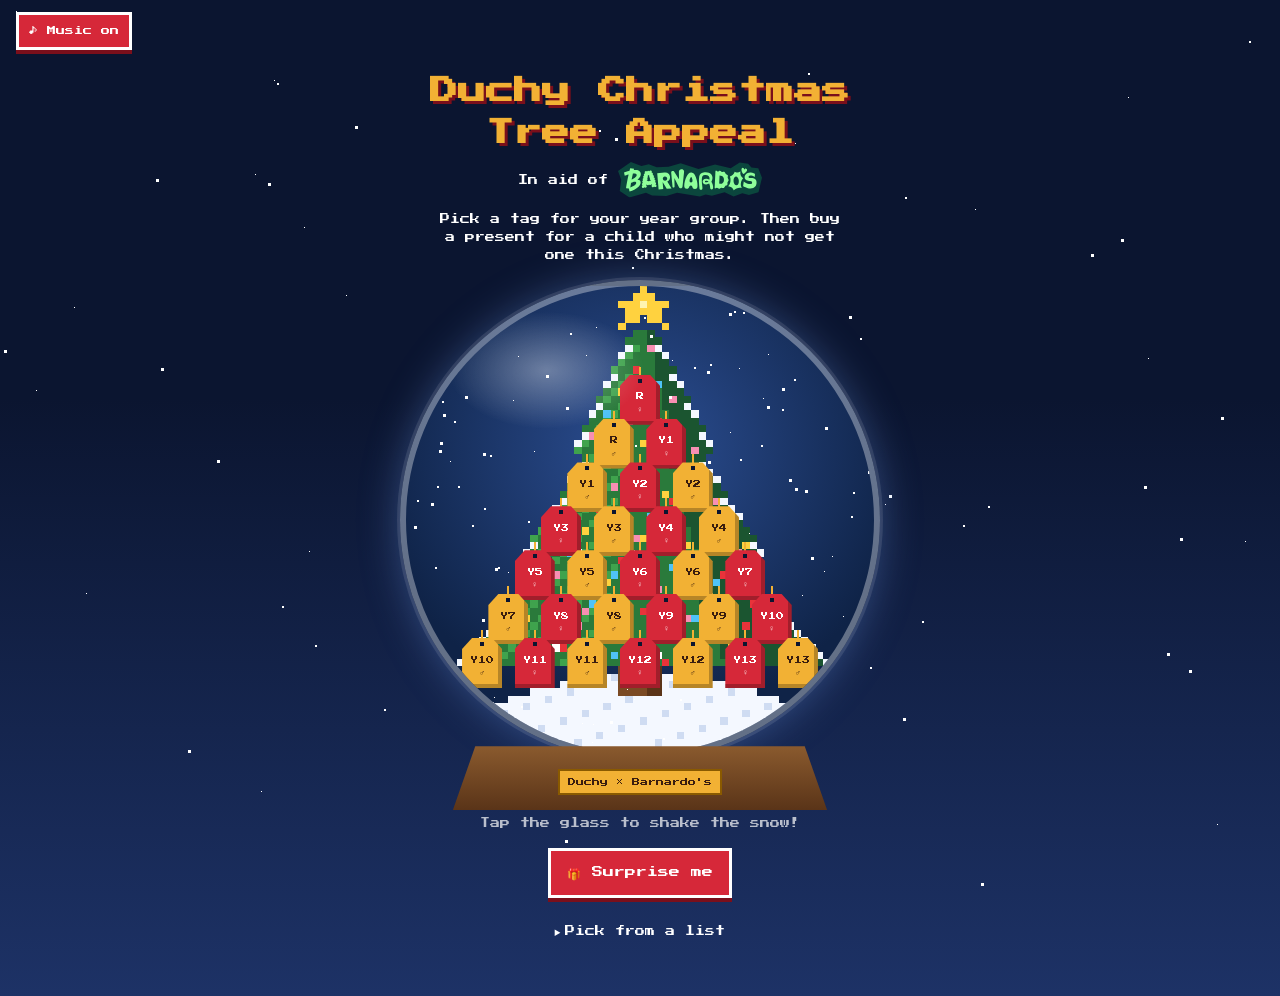
==== index.html @ 0bb9fe28 "Add virtual Christmas tree tag appeal site Pixel-art tree in a snow globe with swinging year-group t" ====
<!doctype html>
<html lang="en-GB">
<head>
  <meta charset="utf-8">
  <meta name="viewport" content="width=device-width, initial-scale=1">
  <title>Duchy Christmas Tree Appeal</title>
  <meta name="description" content="Pick a tag from the Duchy College and Duchy Prep School Christmas tree and buy a present for a child supported by Barnardo's.">
  <meta name="theme-color" content="#0b1530">
  <link rel="icon" href="data:image/svg+xml,%3Csvg xmlns='http://www.w3.org/2000/svg' viewBox='0 0 8 8' shape-rendering='crispEdges'%3E%3Cpath fill='%23ffd23f' d='M3 0h2v1H3z'/%3E%3Cpath fill='%232a7a3b' d='M3 1h2v1H3zM2 2h4v1H2zM2 3h4v1H2zM1 4h6v1H1zM0 5h8v1H0z'/%3E%3Cpath fill='%237a4a24' d='M3 6h2v2H3z'/%3E%3C/svg%3E">
  <link rel="preconnect" href="https://fonts.googleapis.com">
  <link rel="preconnect" href="https://fonts.gstatic.com" crossorigin>
  <link href="https://fonts.googleapis.com/css2?family=Press+Start+2P&display=swap" rel="stylesheet">
  <link rel="stylesheet" href="styles.css">
  <script type="module" src="app.js"></script>
</head>
<body>
  <canvas class="page-snow" aria-hidden="true"></canvas>

  <header class="top-bar">
    <button type="button" class="pixel-button small" id="music-button" aria-pressed="false">♪ Music off</button>
    <button type="button" class="pixel-button small" id="my-tags-button" hidden>My tags (0)</button>
  </header>

  <main>
    <h1>Duchy Christmas<br>Tree Appeal</h1>
    <p class="partner">
      In aid of
      <img src="images/barnardos-logo.svg" alt="Barnardo's" width="144" height="36">
    </p>

    <section id="tree-view">
      <p class="intro">Pick a tag for your year group. Then buy a present for a child who might not get one this Christmas.</p>

      <div class="globe">
        <div class="glass" id="glass">
          <div id="tree-art"></div>
          <canvas class="globe-snow" aria-hidden="true"></canvas>
          <div class="tree-tags" id="tree-tags"></div>
          <div class="shine" aria-hidden="true"></div>
        </div>
        <div class="base" aria-hidden="true">
          <span class="plate">Duchy × Barnardo's</span>
        </div>
      </div>
      <p class="hint">Tap the glass to shake the snow!</p>

      <div class="below-globe">
        <button type="button" class="pixel-button" id="surprise-button">🎁 Surprise me</button>
        <details class="group-list">
          <summary>Pick from a list</summary>
          <ul id="group-list"></ul>
        </details>
      </div>
    </section>

    <section id="group-view" hidden>
      <h2 id="group-title"></h2>
      <p class="intro">Each tag is a different child. Pick one!</p>
      <div class="garland" id="group-tags"></div>
      <button type="button" class="pixel-button" id="back-button">← Back to the tree</button>
    </section>
  </main>

  <div class="tag-overlay" id="tag-overlay" hidden>
    <article class="tag-card" id="tag-card" aria-live="polite">
      <span class="tag-hole" aria-hidden="true"></span>
      <p class="tag-heading">Your Christmas tag</p>
      <p class="tag-text" id="tag-text"></p>
      <p class="tag-code">Tag code: <strong id="tag-code"></strong></p>
      <p class="tag-next" id="tag-next"></p>
      <div class="tag-actions">
        <button type="button" class="pixel-button small" id="print-button">Print tag</button>
        <button type="button" class="pixel-button small" id="close-tag-button">Done</button>
      </div>
    </article>
  </div>

  <dialog id="my-tags-dialog">
    <h2>My tags</h2>
    <p>Saved on this device.</p>
    <ul id="my-tags-list"></ul>
    <form method="dialog">
      <button class="pixel-button small">Close</button>
    </form>
  </dialog>
</body>
</html>
---- styles.css ----
:root {
  --night: #0b1530;
  --night-light: #1d3266;
  --red: #d62839;
  --red-dark: #7a0f1b;
  --gold: #f2b134;
  --gold-dark: #8a5a00;
  --green: #2a7a3b;
  --paper: #fdf6e3;
  --ink: #3a1d0f;
  --white: #ffffff;
  --pixel-font: 'Press Start 2P', ui-monospace, monospace;
  color-scheme: dark;
}

* {
  box-sizing: border-box;
}

body {
  margin: 0;
  min-height: 100vh;
  background: linear-gradient(var(--night) 40%, var(--night-light));
  color: var(--white);
  font-family: var(--pixel-font);
  font-size: 12px;
  line-height: 1.8;
  text-align: center;
  overflow-x: hidden;
}

button {
  font: inherit;
  color: inherit;
  cursor: pointer;
}

.page-snow {
  position: fixed;
  inset: 0;
  width: 100%;
  height: 100%;
  pointer-events: none;
  z-index: 0;
}

.top-bar,
main {
  position: relative;
  z-index: 1;
}

.top-bar {
  display: flex;
  justify-content: space-between;
  gap: 8px;
  padding: 12px 16px 0;
}

main {
  max-width: 560px;
  margin: 0 auto;
  padding: 0 16px 48px;
}

h1 {
  margin: 20px 0 8px;
  font-size: clamp(18px, 6vw, 28px);
  line-height: 1.5;
  color: var(--gold);
  text-shadow: 3px 3px 0 var(--red-dark);
}

h2 {
  font-size: 16px;
  color: var(--gold);
}

.partner {
  display: flex;
  align-items: center;
  justify-content: center;
  gap: 10px;
  margin: 0 0 12px;
  font-size: 10px;
}

.intro,
.hint {
  font-size: 10px;
  margin: 8px auto 16px;
  max-width: 40ch;
}

.hint {
  opacity: 0.7;
  margin-top: 4px;
}

/* --- Buttons --------------------------------------------------------------- */

.pixel-button {
  background: var(--red);
  border: 3px solid var(--white);
  padding: 12px 16px;
  font-size: 11px;
  box-shadow: 0 4px 0 var(--red-dark);
}

.pixel-button.small {
  padding: 8px 10px;
  font-size: 9px;
}

.pixel-button:active {
  transform: translateY(3px);
  box-shadow: 0 1px 0 var(--red-dark);
}

.pixel-button:focus-visible,
.hanging-tag:focus-visible .tag-body,
.group-list button:focus-visible,
.link-button:focus-visible {
  outline: 3px dashed var(--gold);
  outline-offset: 3px;
}

/* --- Snow globe ------------------------------------------------------------ */

.globe {
  width: min(100%, 480px);
  margin: 0 auto;
}

.glass {
  position: relative;
  aspect-ratio: 1;
  border-radius: 50%;
  overflow: hidden;
  background: radial-gradient(circle at 50% 35%, #2c4f94, #0f2347 70%);
  border: 6px solid rgba(255, 255, 255, 0.35);
  box-shadow: 0 0 0 3px rgba(255, 255, 255, 0.1), 0 0 40px rgba(120, 170, 255, 0.35);
  cursor: pointer;
}

#tree-art,
.globe-snow,
.tree-tags,
.shine {
  position: absolute;
  inset: 0;
  width: 100%;
  height: 100%;
}

.tree {
  display: block;
  width: 100%;
  height: 100%;
}

.globe-snow,
.shine {
  pointer-events: none;
}

.shine {
  background: radial-gradient(ellipse 30% 18% at 30% 18%, rgba(255, 255, 255, 0.35), transparent 70%);
}

.light {
  animation: blink 1.2s steps(1) infinite;
}

.light-1 {
  animation-delay: 0.4s;
}

.light-2 {
  animation-delay: 0.8s;
}

@keyframes blink {
  50% {
    opacity: 0.25;
  }
}

.base {
  position: relative;
  width: 78%;
  height: 64px;
  margin: -14px auto 0;
  background: linear-gradient(#8a5a2e, #5a3418);
  clip-path: polygon(6% 0, 94% 0, 100% 100%, 0 100%);
  display: flex;
  align-items: center;
  justify-content: center;
}

.plate {
  background: var(--gold);
  color: var(--ink);
  font-size: 8px;
  padding: 4px 8px;
  border: 2px solid var(--gold-dark);
  margin-top: 8px;
}

.shaking {
  animation: shake 0.5s;
}

@keyframes shake {
  20% { transform: rotate(-4deg); }
  40% { transform: rotate(4deg); }
  60% { transform: rotate(-2deg); }
  80% { transform: rotate(2deg); }
}

/* --- Hanging tags ---------------------------------------------------------- */

.hanging-tag {
  --tag-width: clamp(30px, 8vw, 40px);
  --tag-height: calc(var(--tag-width) * 1.25);
  position: absolute;
  width: var(--tag-width);
  margin-left: calc(var(--tag-width) / -2);
  padding: 8px 0 0;
  background: none;
  border: 0;
  transform-origin: top center;
  animation: swing 3s ease-in-out infinite alternate;
}

/* String */
.hanging-tag::before {
  content: '';
  position: absolute;
  top: 0;
  left: calc(50% - 1px);
  width: 2px;
  height: 10px;
  background: var(--gold);
}

.tag-body {
  position: relative;
  display: flex;
  flex-direction: column;
  align-items: center;
  justify-content: center;
  height: var(--tag-height);
  padding-top: 6px;
  font-size: 8px;
  line-height: 1.4;
  background: var(--red);
  color: var(--white);
  clip-path: polygon(25% 0, 75% 0, 100% 22%, 100% 100%, 0 100%, 0 22%);
  box-shadow: inset -4px -4px 0 rgba(0, 0, 0, 0.25);
}

/* Hole */
.tag-body::before {
  content: '';
  position: absolute;
  top: 4px;
  left: calc(50% - 2px);
  width: 4px;
  height: 4px;
  background: var(--night);
}

.hanging-tag.boy .tag-body,
.hanging-tag.gold .tag-body {
  background: var(--gold);
  color: var(--ink);
}

.hanging-tag:hover .tag-body,
.hanging-tag:focus-visible .tag-body {
  filter: brightness(1.2);
}

.hanging-tag:hover {
  animation-duration: 0.4s !important;
}

.hanging-tag.taken {
  opacity: 0.25;
  cursor: default;
}

@keyframes swing {
  from { transform: rotate(-7deg); }
  to { transform: rotate(7deg); }
}

/* --- List and surprise ------------------------------------------------------ */

.below-globe {
  display: grid;
  gap: 16px;
  justify-items: center;
}

.group-list {
  width: 100%;
  font-size: 10px;
}

.group-list summary {
  cursor: pointer;
  padding: 8px;
}

.group-list ul {
  display: grid;
  grid-template-columns: 1fr 1fr;
  gap: 8px;
  margin: 8px 0 0;
  padding: 0;
  list-style: none;
}

.group-list button {
  width: 100%;
  padding: 10px 4px;
  font-size: 9px;
  background: rgba(255, 255, 255, 0.08);
  border: 2px solid rgba(255, 255, 255, 0.4);
}

/* --- Group view ------------------------------------------------------------- */

.garland {
  display: grid;
  grid-template-columns: repeat(4, 64px);
  grid-auto-rows: 104px;
  justify-content: center;
  column-gap: 12px;
  margin: 0 0 24px;
  /* A gold rope at the top of each row */
  background: repeating-linear-gradient(transparent 0 2px, var(--gold) 2px 5px, transparent 5px 104px);
}

.garland .hanging-tag {
  --tag-width: 52px;
  position: relative;
  margin: 4px 0 0 6px;
}

.garland .tag-body {
  font-size: 16px;
}

@media (min-width: 420px) {
  .garland {
    grid-template-columns: repeat(5, 64px);
  }
}

/* --- Picked tag card ------------------------------------------------------- */

.tag-overlay {
  position: fixed;
  inset: 0;
  z-index: 10;
  display: flex;
  justify-content: center;
  align-items: flex-start;
  padding: 24px 16px;
  background: rgba(5, 10, 25, 0.75);
  overflow-y: auto;
}

.tag-overlay[hidden] {
  display: none;
}

.tag-card {
  position: relative;
  width: min(100%, 380px);
  padding: 40px 20px 20px;
  background: var(--paper);
  color: var(--ink);
  border: 4px solid var(--red);
  box-shadow: 6px 6px 0 rgba(0, 0, 0, 0.4);
  clip-path: polygon(20% 0, 80% 0, 100% 12%, 100% 100%, 0 100%, 0 12%);
}

.tag-hole {
  position: absolute;
  top: 14px;
  left: calc(50% - 7px);
  width: 14px;
  height: 14px;
  border-radius: 50%;
  background: var(--night);
  border: 3px solid var(--gold);
}

.tag-heading {
  margin: 0 0 12px;
  color: var(--red);
  font-size: 10px;
}

.tag-text {
  margin: 0 0 16px;
  font-size: 15px;
  line-height: 1.8;
}

.tag-code,
.tag-next {
  font-size: 9px;
  margin: 0 0 12px;
}

.tag-actions {
  display: flex;
  justify-content: center;
  gap: 12px;
}

.tag-actions .pixel-button {
  color: var(--white);
}

/* --- My tags dialog ----------------------------------------------------------- */

dialog {
  width: min(100% - 32px, 480px);
  background: var(--night);
  color: var(--white);
  border: 4px solid var(--gold);
  font-size: 10px;
}

dialog::backdrop {
  background: rgba(5, 10, 25, 0.75);
}

#my-tags-list {
  list-style: none;
  padding: 0;
  text-align: left;
}

#my-tags-list li {
  display: flex;
  gap: 8px;
  align-items: center;
  justify-content: space-between;
  padding: 8px 0;
  border-bottom: 2px dashed rgba(255, 255, 255, 0.2);
}

.link-button {
  background: none;
  border: 0;
  padding: 0;
  text-align: left;
  text-decoration: underline;
  font-size: 9px;
  line-height: 1.8;
}

/* --- Motion and print ----------------------------------------------------- */

@media (prefers-reduced-motion: reduce) {
  .hanging-tag,
  .light,
  .shaking {
    animation: none;
  }
}

@media print {
  body {
    background: none;
  }

  body > :not(.tag-overlay) {
    display: none;
  }

  .tag-overlay {
    position: static;
    background: none;
  }

  .tag-actions {
    display: none;
  }
}
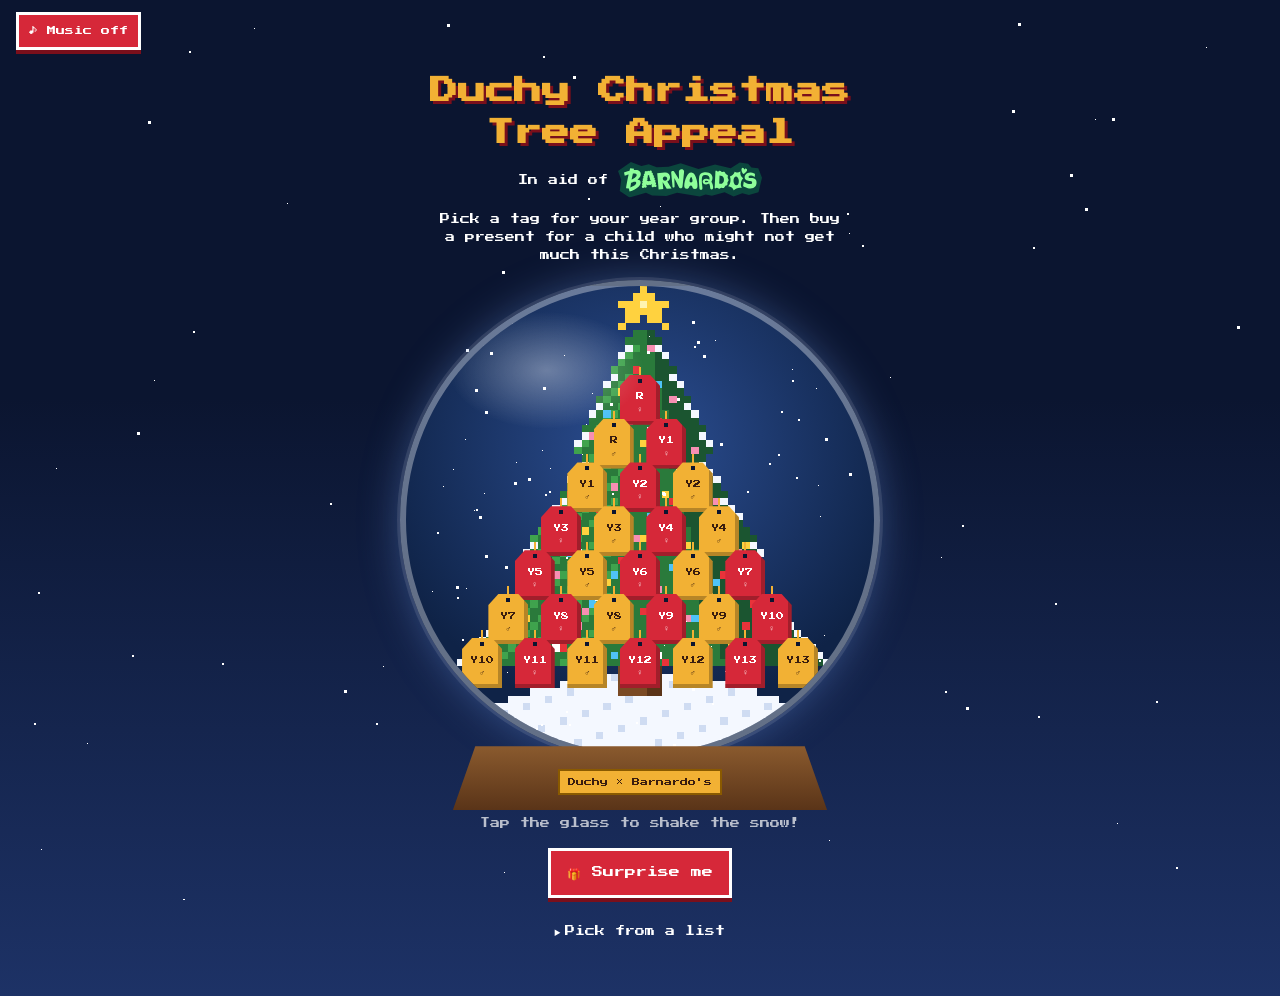
==== commit 390e3af9: "Update index.html" ====
--- a/index.html
+++ b/index.html
@@ -29,7 +29,7 @@
     </p>
 
     <section id="tree-view">
-      <p class="intro">Pick a tag for your year group. Then buy a present for a child who might not get one this Christmas.</p>
+      <p class="intro">Pick a tag for your year group. Then buy a present for a child who might not get much this Christmas.</p>
 
       <div class="globe">
         <div class="glass" id="glass">
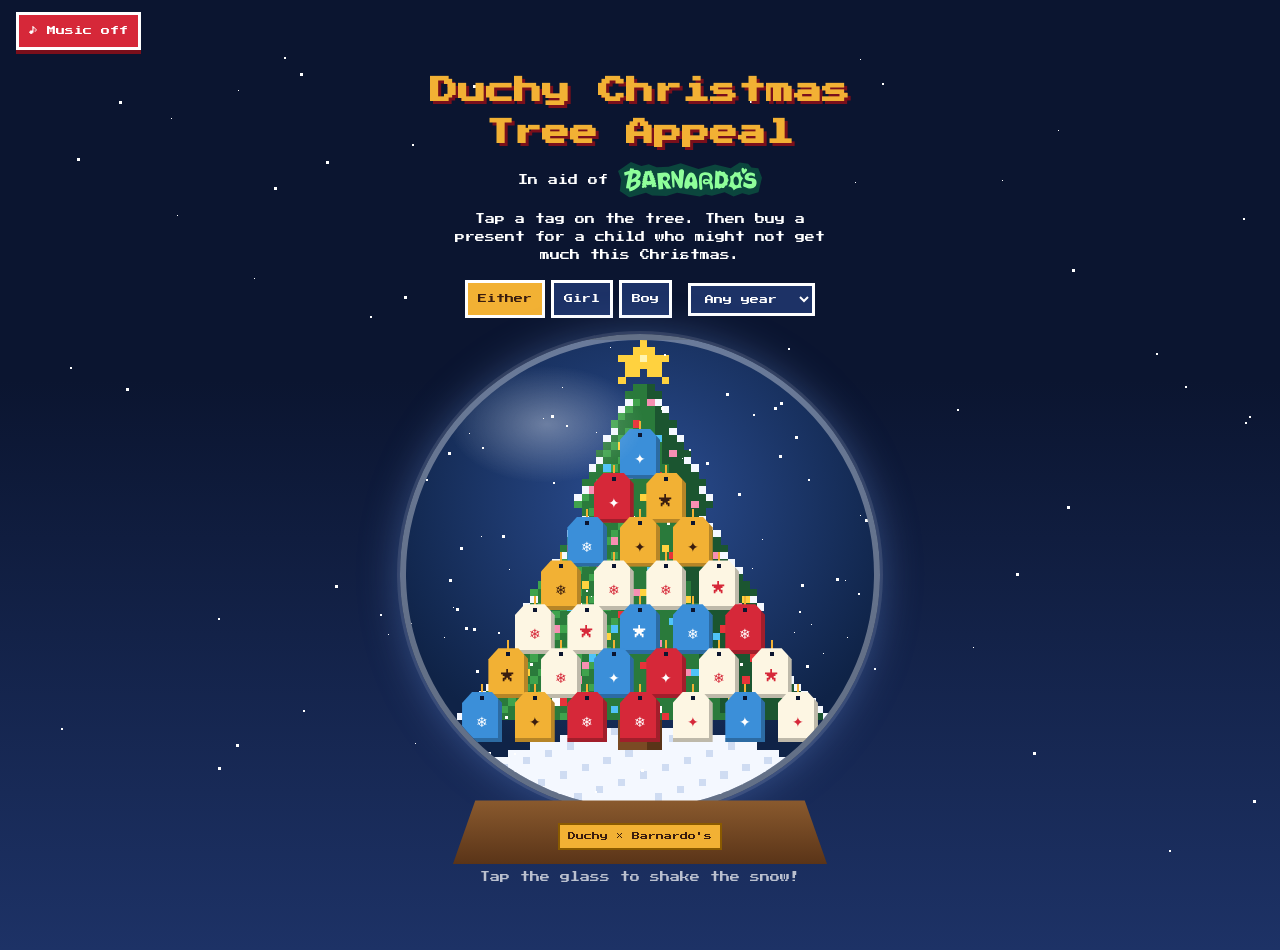
==== commit 3e1cea11: "Pick tags straight from the tree with optional filters Remove the gender icons from the tree tags. T" ====
--- a/index.html
+++ b/index.html
@@ -29,7 +29,22 @@
     </p>
 
     <section id="tree-view">
-      <p class="intro">Pick a tag for your year group. Then buy a present for a child who might not get much this Christmas.</p>
+      <p class="intro">Tap a tag on the tree. Then buy a present for a child who might not get much this Christmas.</p>
+
+      <div class="filters">
+        <fieldset class="gender-filter">
+          <legend>Girl or boy</legend>
+          <label><input type="radio" name="gender" value="" checked><span>Either</span></label>
+          <label><input type="radio" name="gender" value="girl"><span>Girl</span></label>
+          <label><input type="radio" name="gender" value="boy"><span>Boy</span></label>
+        </fieldset>
+        <label class="year-filter">
+          <span>Year group</span>
+          <select id="year-filter">
+            <option value="">Any year</option>
+          </select>
+        </label>
+      </div>
 
       <div class="globe">
         <div class="glass" id="glass">
@@ -43,21 +58,6 @@
         </div>
       </div>
       <p class="hint">Tap the glass to shake the snow!</p>
-
-      <div class="below-globe">
-        <button type="button" class="pixel-button" id="surprise-button">🎁 Surprise me</button>
-        <details class="group-list">
-          <summary>Pick from a list</summary>
-          <ul id="group-list"></ul>
-        </details>
-      </div>
-    </section>
-
-    <section id="group-view" hidden>
-      <h2 id="group-title"></h2>
-      <p class="intro">Each tag is a different child. Pick one!</p>
-      <div class="garland" id="group-tags"></div>
-      <button type="button" class="pixel-button" id="back-button">← Back to the tree</button>
     </section>
   </main>
 
--- a/styles.css
+++ b/styles.css
@@ -6,6 +6,7 @@
   --gold: #f2b134;
   --gold-dark: #8a5a00;
   --green: #2a7a3b;
+  --blue: #3b8fd9;
   --paper: #fdf6e3;
   --ink: #3a1d0f;
   --white: #ffffff;
@@ -119,10 +120,67 @@
 
 .pixel-button:focus-visible,
 .hanging-tag:focus-visible .tag-body,
-.group-list button:focus-visible,
+.gender-filter input:focus-visible + span,
+.year-filter select:focus-visible,
 .link-button:focus-visible {
   outline: 3px dashed var(--gold);
   outline-offset: 3px;
+}
+
+/* --- Filters -------------------------------------------------------------- */
+
+.filters {
+  display: flex;
+  flex-wrap: wrap;
+  justify-content: center;
+  align-items: center;
+  gap: 12px 16px;
+  margin: 0 0 16px;
+  font-size: 10px;
+}
+
+.gender-filter {
+  display: flex;
+  align-items: center;
+  gap: 6px;
+  margin: 0;
+  padding: 0;
+  border: 0;
+}
+
+/* Hidden, but screen readers still read them */
+.gender-filter legend,
+.gender-filter input,
+.year-filter span {
+  position: absolute;
+  opacity: 0;
+  width: 1px;
+  height: 1px;
+  overflow: hidden;
+}
+
+.gender-filter label span {
+  display: block;
+  padding: 8px 10px;
+  font-size: 9px;
+  border: 3px solid var(--white);
+  background: var(--night-light);
+  cursor: pointer;
+}
+
+.gender-filter input:checked + span {
+  background: var(--gold);
+  color: var(--ink);
+}
+
+.year-filter select {
+  padding: 8px 10px;
+  font: inherit;
+  font-size: 9px;
+  color: var(--white);
+  background: var(--night-light);
+  border: 3px solid var(--white);
+  border-radius: 0;
 }
 
 /* --- Snow globe ------------------------------------------------------------ */
@@ -252,8 +310,8 @@
   justify-content: center;
   height: var(--tag-height);
   padding-top: 6px;
-  font-size: 8px;
-  line-height: 1.4;
+  font-size: 14px;
+  line-height: 1;
   background: var(--red);
   color: var(--white);
   clip-path: polygon(25% 0, 75% 0, 100% 22%, 100% 100%, 0 100%, 0 22%);
@@ -271,12 +329,20 @@
   background: var(--night);
 }
 
-.hanging-tag.boy .tag-body,
 .hanging-tag.gold .tag-body {
   background: var(--gold);
   color: var(--ink);
 }
 
+.hanging-tag.blue .tag-body {
+  background: var(--blue);
+}
+
+.hanging-tag.white .tag-body {
+  background: var(--paper);
+  color: var(--red);
+}
+
 .hanging-tag:hover .tag-body,
 .hanging-tag:focus-visible .tag-body {
   filter: brightness(1.2);
@@ -294,70 +360,6 @@
 @keyframes swing {
   from { transform: rotate(-7deg); }
   to { transform: rotate(7deg); }
-}
-
-/* --- List and surprise ------------------------------------------------------ */
-
-.below-globe {
-  display: grid;
-  gap: 16px;
-  justify-items: center;
-}
-
-.group-list {
-  width: 100%;
-  font-size: 10px;
-}
-
-.group-list summary {
-  cursor: pointer;
-  padding: 8px;
-}
-
-.group-list ul {
-  display: grid;
-  grid-template-columns: 1fr 1fr;
-  gap: 8px;
-  margin: 8px 0 0;
-  padding: 0;
-  list-style: none;
-}
-
-.group-list button {
-  width: 100%;
-  padding: 10px 4px;
-  font-size: 9px;
-  background: rgba(255, 255, 255, 0.08);
-  border: 2px solid rgba(255, 255, 255, 0.4);
-}
-
-/* --- Group view ------------------------------------------------------------- */
-
-.garland {
-  display: grid;
-  grid-template-columns: repeat(4, 64px);
-  grid-auto-rows: 104px;
-  justify-content: center;
-  column-gap: 12px;
-  margin: 0 0 24px;
-  /* A gold rope at the top of each row */
-  background: repeating-linear-gradient(transparent 0 2px, var(--gold) 2px 5px, transparent 5px 104px);
-}
-
-.garland .hanging-tag {
-  --tag-width: 52px;
-  position: relative;
-  margin: 4px 0 0 6px;
-}
-
-.garland .tag-body {
-  font-size: 16px;
-}
-
-@media (min-width: 420px) {
-  .garland {
-    grid-template-columns: repeat(5, 64px);
-  }
 }
 
 /* --- Picked tag card ------------------------------------------------------- */
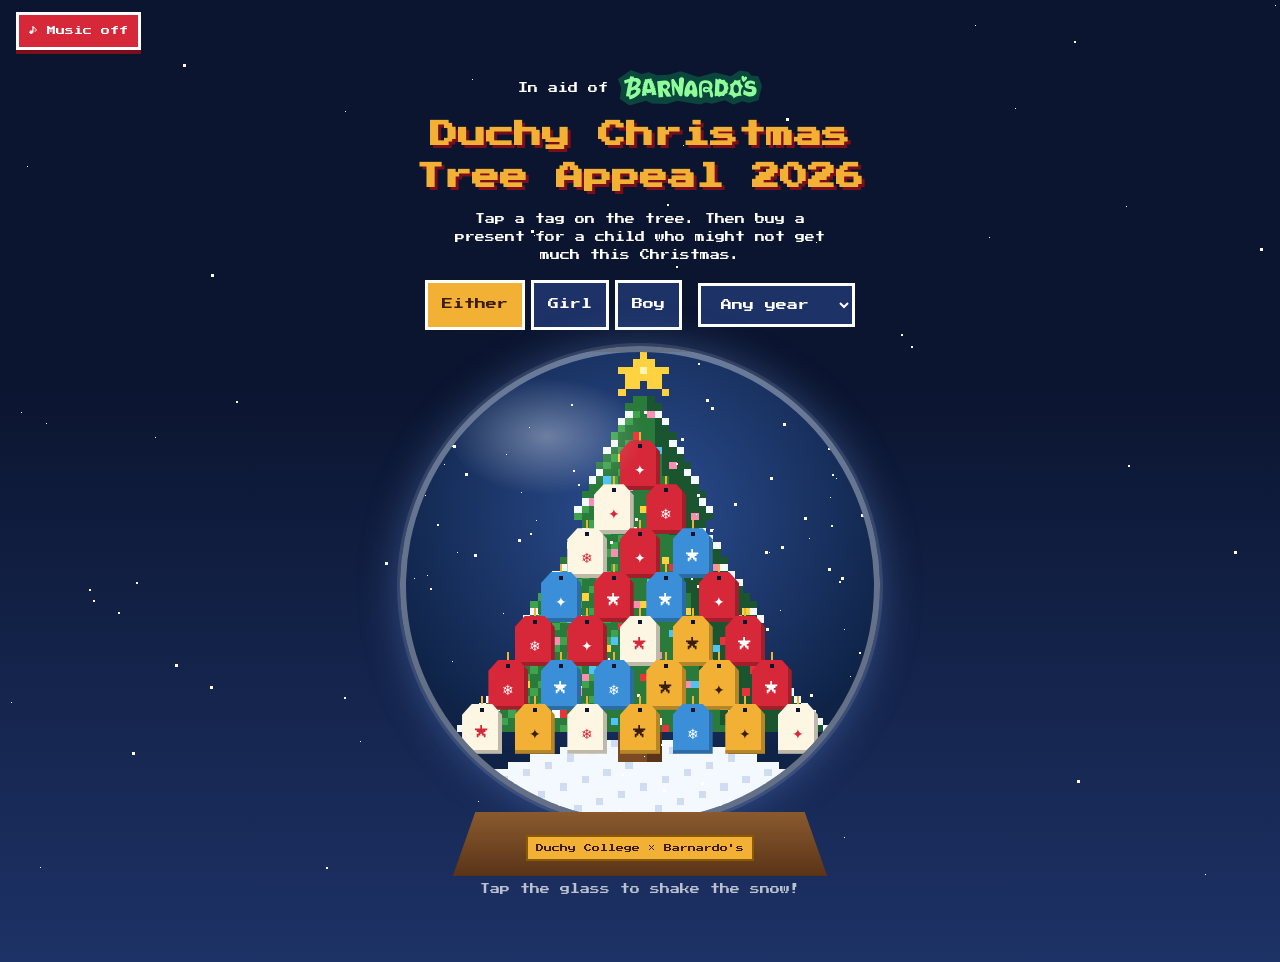
==== commit 086f5cf6: "Add year to title, close Jan to Sep, and add flying Santa - Show the current year in the title. Hide" ====
--- a/index.html
+++ b/index.html
@@ -15,6 +15,7 @@
 </head>
 <body>
   <canvas class="page-snow" aria-hidden="true"></canvas>
+  <div class="santa" id="santa" aria-hidden="true"></div>
 
   <header class="top-bar">
     <button type="button" class="pixel-button small" id="music-button" aria-pressed="false">♪ Music off</button>
@@ -22,11 +23,11 @@
   </header>
 
   <main>
-    <h1>Duchy Christmas<br>Tree Appeal</h1>
     <p class="partner">
       In aid of
       <img src="images/barnardos-logo.svg" alt="Barnardo's" width="144" height="36">
     </p>
+    <h1>Duchy Christmas<br>Tree Appeal <span id="appeal-year"></span></h1>
 
     <section id="tree-view">
       <p class="intro">Tap a tag on the tree. Then buy a present for a child who might not get much this Christmas.</p>
@@ -54,10 +55,14 @@
           <div class="shine" aria-hidden="true"></div>
         </div>
         <div class="base" aria-hidden="true">
-          <span class="plate">Duchy × Barnardo's</span>
+          <span class="plate">Duchy College × Barnardo's</span>
         </div>
       </div>
       <p class="hint">Tap the glass to shake the snow!</p>
+    </section>
+
+    <section id="closed-view" hidden>
+      <p class="intro">The tree is not up yet. Come back in October!</p>
     </section>
   </main>
 
--- a/styles.css
+++ b/styles.css
@@ -45,6 +45,39 @@
   z-index: 0;
 }
 
+/* --- Flying Santa ----------------------------------------------------------- */
+
+.santa {
+  --santa-width: clamp(140px, 30vw, 220px);
+  position: fixed;
+  left: 0;
+  width: var(--santa-width);
+  pointer-events: none;
+  z-index: 0;
+  visibility: hidden;
+}
+
+.santa svg {
+  display: block;
+  width: 100%;
+  animation: bob 0.8s ease-in-out infinite alternate;
+}
+
+.santa.flying {
+  visibility: visible;
+  animation: fly-across 9s linear;
+}
+
+@keyframes fly-across {
+  from { transform: translateX(calc(-1 * var(--santa-width))); }
+  to { transform: translateX(100vw); }
+}
+
+@keyframes bob {
+  from { transform: translateY(-4px); }
+  to { transform: translateY(4px); }
+}
+
 .top-bar,
 main {
   position: relative;
@@ -65,7 +98,7 @@
 }
 
 h1 {
-  margin: 20px 0 8px;
+  margin: 8px 0 12px;
   font-size: clamp(18px, 6vw, 28px);
   line-height: 1.5;
   color: var(--gold);
@@ -82,7 +115,7 @@
   align-items: center;
   justify-content: center;
   gap: 10px;
-  margin: 0 0 12px;
+  margin: 20px 0 0;
   font-size: 10px;
 }
 
@@ -161,8 +194,8 @@
 
 .gender-filter label span {
   display: block;
-  padding: 8px 10px;
-  font-size: 9px;
+  padding: 12px 14px;
+  font-size: 11px;
   border: 3px solid var(--white);
   background: var(--night-light);
   cursor: pointer;
@@ -174,9 +207,10 @@
 }
 
 .year-filter select {
-  padding: 8px 10px;
+  min-height: 44px;
+  padding: 12px 16px;
   font: inherit;
-  font-size: 9px;
+  font-size: 11px;
   color: var(--white);
   background: var(--night-light);
   border: 3px solid var(--white);
@@ -262,7 +296,8 @@
   font-size: 8px;
   padding: 4px 8px;
   border: 2px solid var(--gold-dark);
-  margin-top: 8px;
+  /* Side margin keeps the plate inside the sloped base; on small phones the text wraps. */
+  margin: 8px 16px 0;
 }
 
 .shaking {
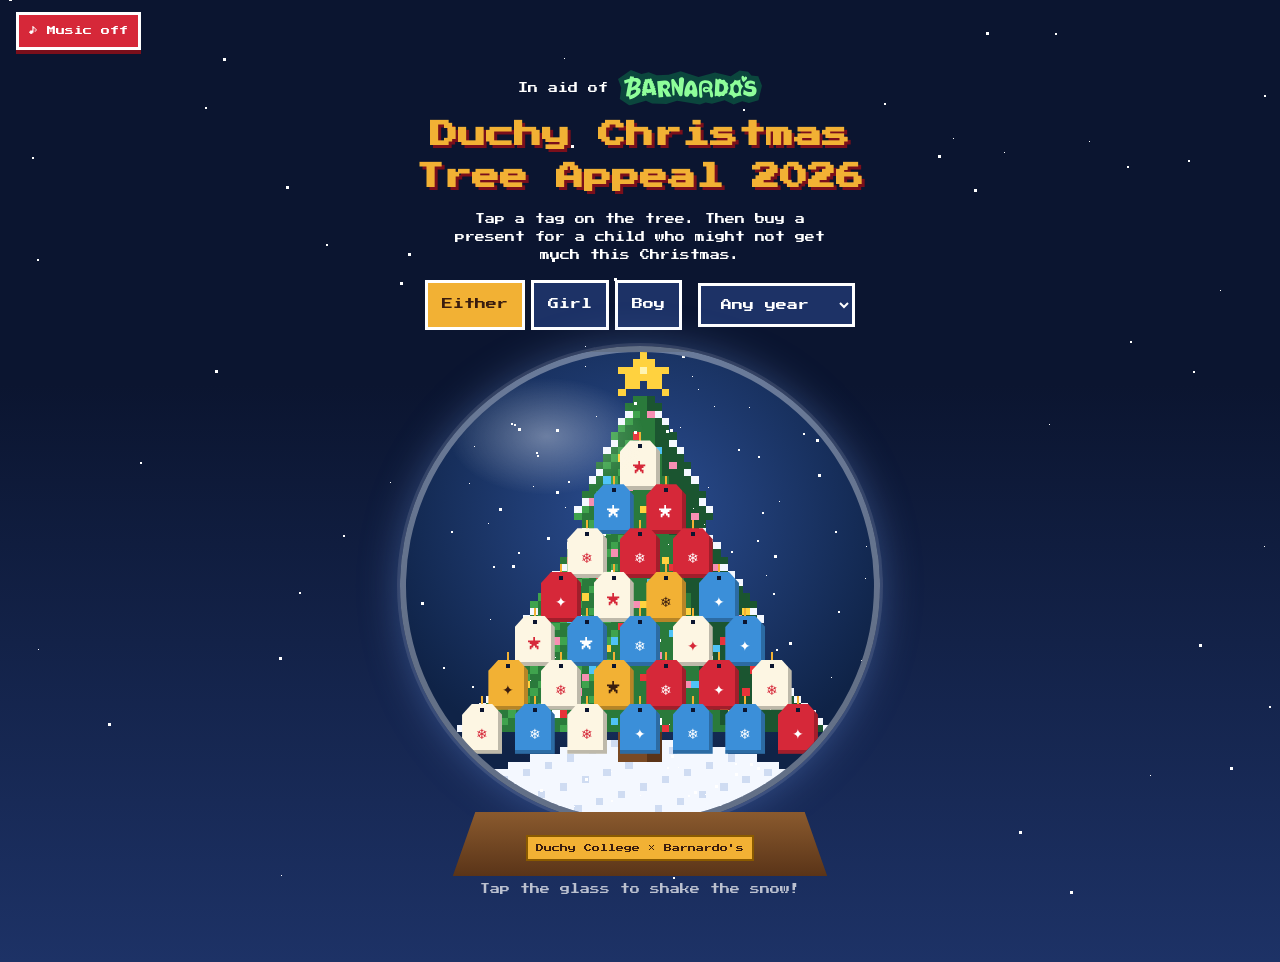
==== commit 25afb5c0: "Remove tag code and ask for unwrapped presents Barnardo's sorts and wraps the presents, so they must" ====
--- a/index.html
+++ b/index.html
@@ -71,7 +71,6 @@
       <span class="tag-hole" aria-hidden="true"></span>
       <p class="tag-heading">Your Christmas tag</p>
       <p class="tag-text" id="tag-text"></p>
-      <p class="tag-code">Tag code: <strong id="tag-code"></strong></p>
       <p class="tag-next" id="tag-next"></p>
       <div class="tag-actions">
         <button type="button" class="pixel-button small" id="print-button">Print tag</button>
--- a/styles.css
+++ b/styles.css
@@ -449,7 +449,6 @@
   line-height: 1.8;
 }
 
-.tag-code,
 .tag-next {
   font-size: 9px;
   margin: 0 0 12px;
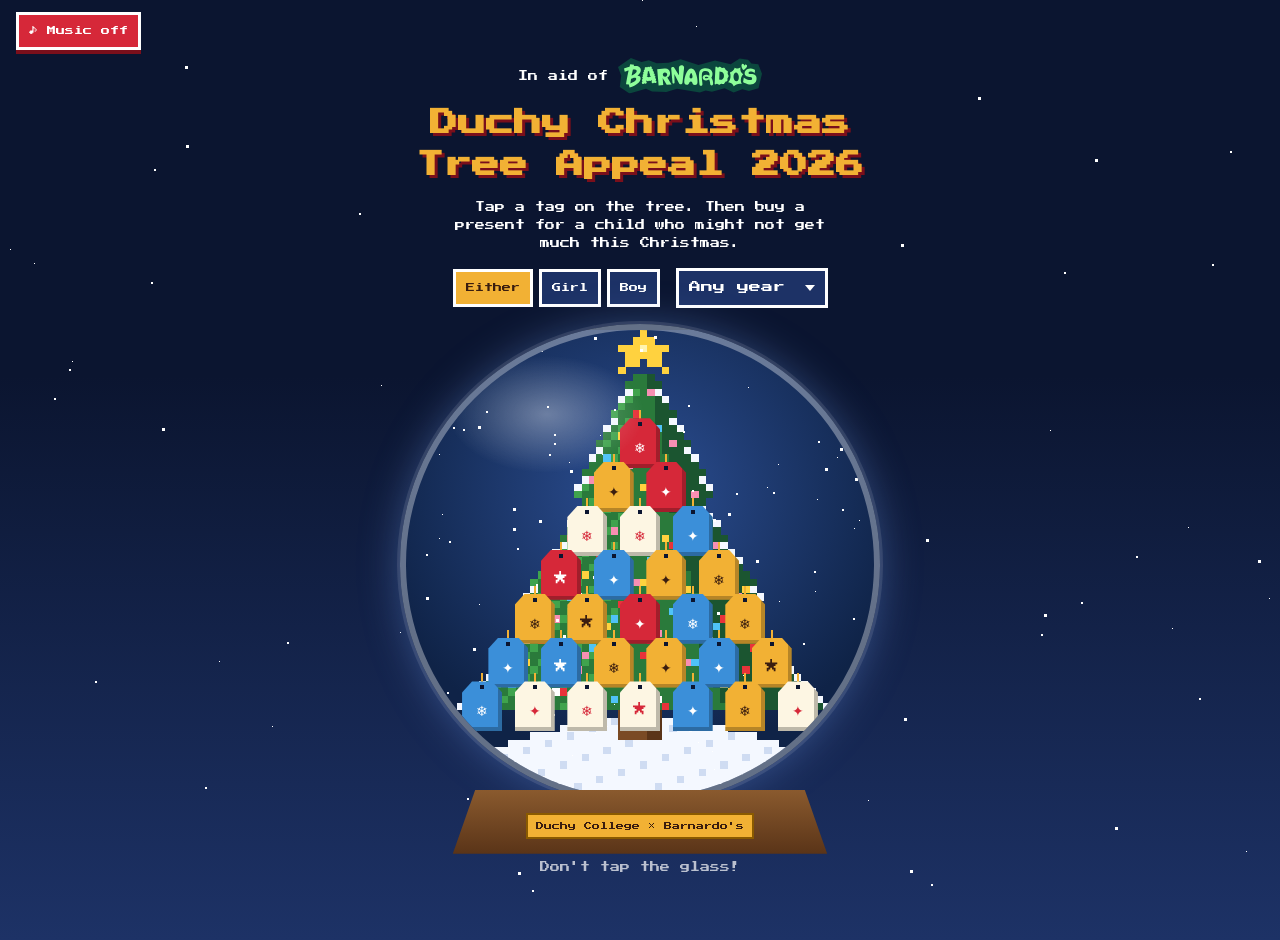
==== commit ca496ada: "Add an angry elf that pops out when the glass is tapped Co-Authored-By: Claude Opus 5.5 <noreply@ant" ====
--- a/index.html
+++ b/index.html
@@ -49,6 +49,7 @@
 
       <div class="globe">
         <div class="glass" id="glass">
+          <div class="elf" id="elf" aria-hidden="true"></div>
           <div id="tree-art"></div>
           <canvas class="globe-snow" aria-hidden="true"></canvas>
           <div class="tree-tags" id="tree-tags"></div>
@@ -58,7 +59,7 @@
           <span class="plate">Duchy College × Barnardo's</span>
         </div>
       </div>
-      <p class="hint">Tap the glass to shake the snow!</p>
+      <p class="hint">Don't tap the glass!</p>
     </section>
 
     <section id="closed-view" hidden>
--- a/styles.css
+++ b/styles.css
@@ -115,7 +115,7 @@
   align-items: center;
   justify-content: center;
   gap: 10px;
-  margin: 20px 0 0;
+  margin: 8px 0 0;
   font-size: 10px;
 }
 
@@ -194,8 +194,8 @@
 
 .gender-filter label span {
   display: block;
-  padding: 12px 14px;
-  font-size: 11px;
+  padding: 8px 10px;
+  font-size: 9px;
   border: 3px solid var(--white);
   background: var(--night-light);
   cursor: pointer;
@@ -206,13 +206,21 @@
   color: var(--ink);
 }
 
+/* Stretch to the height of the girl/boy buttons */
+.year-filter {
+  display: flex;
+  align-self: stretch;
+}
+
+/* Safari uses this font size for the list that opens, so keep it readable */
 .year-filter select {
-  min-height: 44px;
-  padding: 12px 16px;
+  -webkit-appearance: none;
+  appearance: none;
+  padding: 6px 28px 6px 10px;
   font: inherit;
-  font-size: 11px;
+  font-size: 12px;
   color: var(--white);
-  background: var(--night-light);
+  background: var(--night-light) url("data:image/svg+xml,%3Csvg xmlns='http://www.w3.org/2000/svg' width='10' height='6' viewBox='0 0 10 6'%3E%3Cpath d='M0 0h10L5 6z' fill='white'/%3E%3C/svg%3E") no-repeat right 10px center;
   border: 3px solid var(--white);
   border-radius: 0;
 }
@@ -309,6 +317,39 @@
   40% { transform: rotate(4deg); }
   60% { transform: rotate(-2deg); }
   80% { transform: rotate(2deg); }
+}
+
+/* The elf hides behind the left side of the tree. It is first in .glass, so the tree paints on top. */
+.elf {
+  position: absolute;
+  left: 40%;
+  top: 40%;
+  width: 18%;
+  pointer-events: none;
+  visibility: hidden;
+}
+
+.elf svg {
+  display: block;
+  width: 100%;
+}
+
+.elf.popping {
+  visibility: visible;
+  animation: elf-pop 1.6s steps(3);
+}
+
+@keyframes elf-pop {
+  0%, 100% { transform: translateX(0); }
+  15%, 80% { transform: translateX(-150%); }
+  30% { transform: translateX(-150%) rotate(-8deg); }
+  45% { transform: translateX(-150%) rotate(8deg); }
+  60% { transform: translateX(-150%) rotate(-8deg); }
+}
+
+/* No movement: the elf is out for the same time, then goes back behind the tree. */
+@keyframes elf-peek {
+  0%, 100% { transform: translateX(-150%); }
 }
 
 /* --- Hanging tags ---------------------------------------------------------- */
@@ -511,6 +552,11 @@
   .shaking {
     animation: none;
   }
+
+  .elf.popping {
+    animation-name: elf-peek;
+    animation-timing-function: linear;
+  }
 }
 
 @media print {
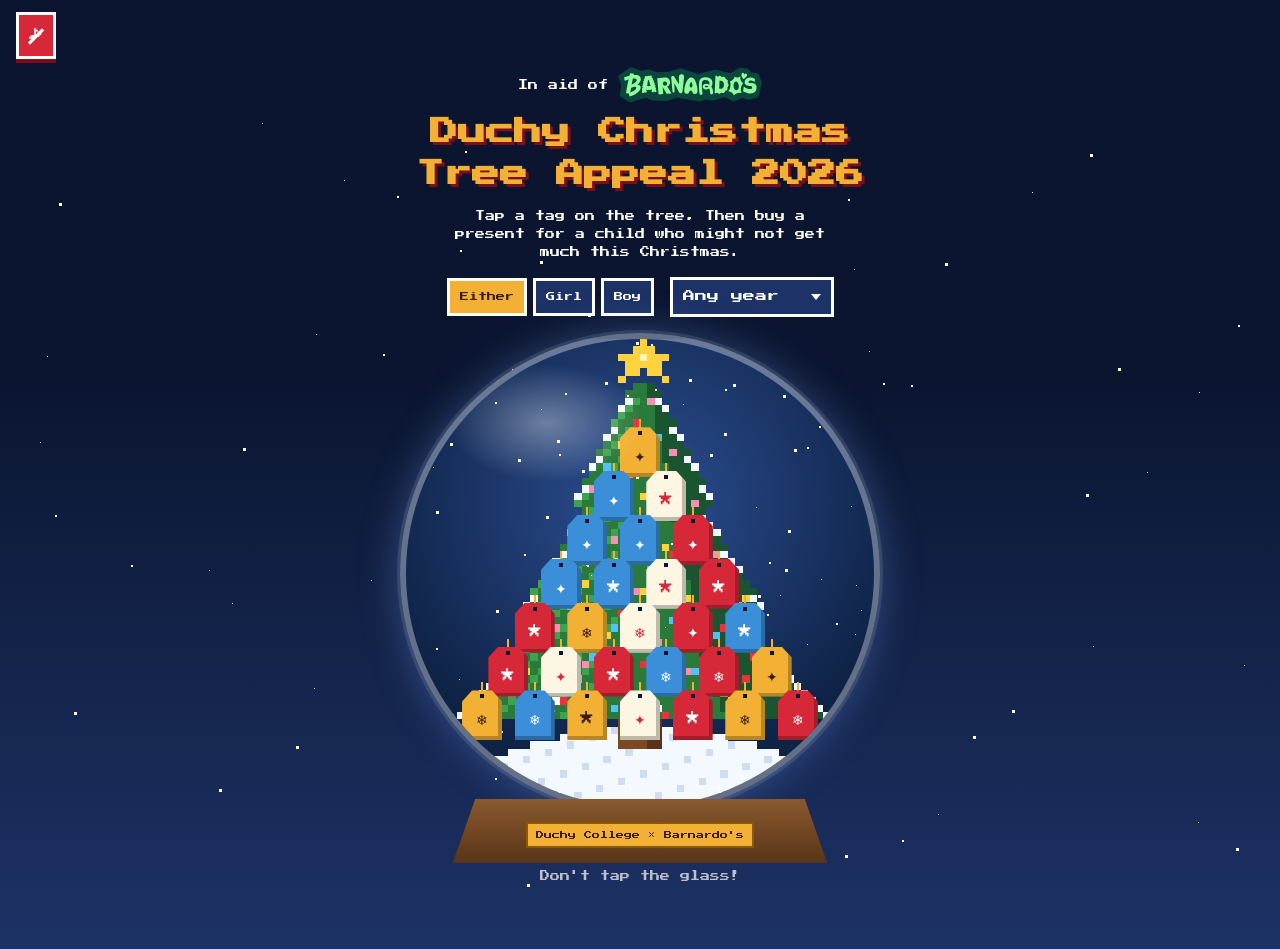
==== commit 48c5789f: "Show only a music note on the music button The note dances when music is on and has a line through i" ====
--- a/index.html
+++ b/index.html
@@ -18,7 +18,7 @@
   <div class="santa" id="santa" aria-hidden="true"></div>
 
   <header class="top-bar">
-    <button type="button" class="pixel-button small" id="music-button" aria-pressed="false">♪ Music off</button>
+    <button type="button" class="pixel-button small music-button" id="music-button" aria-label="Music" aria-pressed="false"><span class="music-note" aria-hidden="true">♪</span></button>
     <button type="button" class="pixel-button small" id="my-tags-button" hidden>My tags (0)</button>
   </header>
 
--- a/styles.css
+++ b/styles.css
@@ -146,6 +146,33 @@
   font-size: 9px;
 }
 
+.music-note {
+  display: inline-block;
+  position: relative;
+  font-size: 14px;
+}
+
+.music-button[aria-pressed="true"] .music-note {
+  animation: note-dance 0.6s steps(2) infinite alternate;
+}
+
+.music-button[aria-pressed="false"] .music-note::after {
+  content: '';
+  position: absolute;
+  left: -3px;
+  right: -3px;
+  top: 50%;
+  height: 3px;
+  margin-top: -1px;
+  background: var(--white);
+  transform: rotate(-45deg);
+}
+
+@keyframes note-dance {
+  from { transform: translateY(1px) rotate(-12deg); }
+  to { transform: translateY(-3px) rotate(12deg); }
+}
+
 .pixel-button:active {
   transform: translateY(3px);
   box-shadow: 0 1px 0 var(--red-dark);
@@ -549,6 +576,7 @@
 @media (prefers-reduced-motion: reduce) {
   .hanging-tag,
   .light,
+  .music-note,
   .shaking {
     animation: none;
   }
